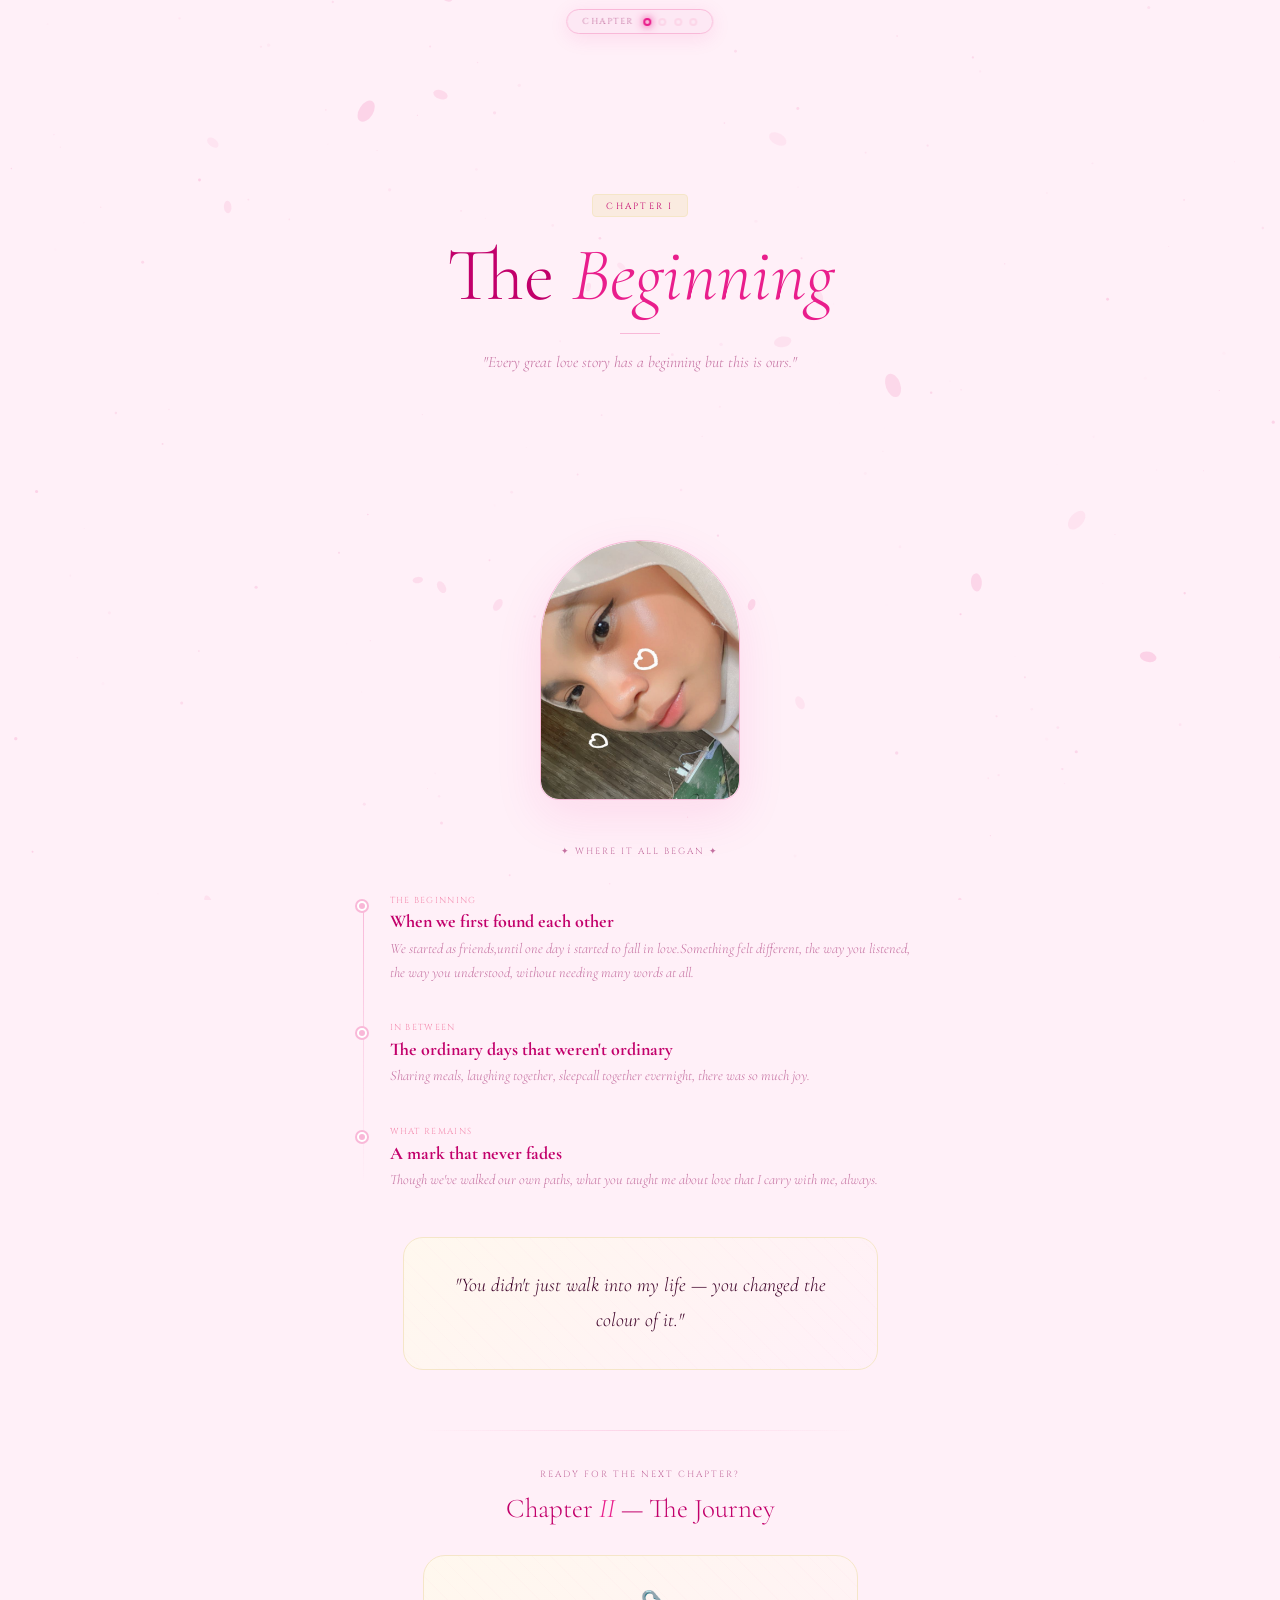
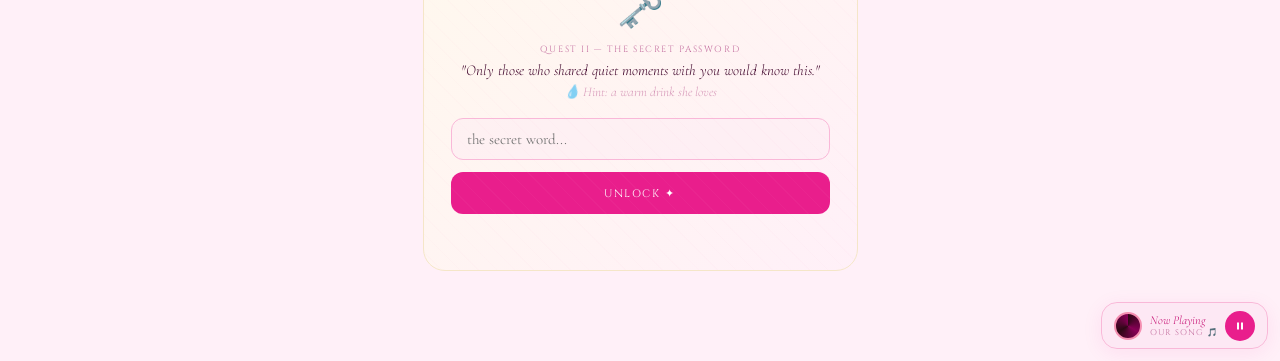
==== chapter1.html @ b3790066 "Add files via upload" ====
<!DOCTYPE html>
<html lang="en">
<head>
<meta charset="UTF-8"><meta name="viewport" content="width=device-width, initial-scale=1.0">
<title>Chapter I — The Beginning</title>
<link rel="stylesheet" href="shared.css">
<style>
body{animation:slideInRight .6s cubic-bezier(.34,1.1,.64,1) forwards;}
.photo-frame{width:200px;height:260px;border:1px solid var(--petal);border-radius:110px 110px 20px 20px;background:white;display:flex;flex-direction:column;align-items:center;justify-content:center;gap:.7rem;overflow:hidden;position:relative;box-shadow:0 16px 48px rgba(233,30,140,.1);transition:box-shadow .3s;cursor:pointer;}
.photo-frame:hover{box-shadow:0 24px 64px rgba(233,30,140,.18);}
.chapter-hero{min-height:60vh;display:flex;flex-direction:column;align-items:center;justify-content:center;text-align:center;padding:4rem 1.5rem 2rem;position:relative;}
</style>
</head>
<body>
<div id="progress-bar"></div>
<canvas id="stars"></canvas>
<canvas id="petals"></canvas>

<div id="quest-hud" style="font-family:'Cinzel',serif;font-size:.58rem;letter-spacing:.18em;color:#C470A0;">
  <span>CHAPTER</span>
  <div style="display:flex;gap:.5rem;">
    <div class="hud-dot" id="dot-0"></div><div class="hud-dot" id="dot-1"></div><div class="hud-dot" id="dot-2"></div><div class="hud-dot" id="dot-3"></div>
  </div>
</div>

<div id="music-bar">
  <div class="vinyl" id="vinyl"></div>
  <div><p style="font-family:'Cormorant Garamond',serif;font-style:italic;font-size:.8rem;color:#C2006B;">Now Playing</p><p style="font-family:'Cinzel',serif;font-size:.55rem;letter-spacing:.12em;text-transform:uppercase;color:#C470A0;">Our Song 🎵</p></div>
  <button onclick="toggleMusic()" style="width:30px;height:30px;border-radius:50%;background:#E91E8C;border:none;cursor:pointer;display:flex;align-items:center;justify-content:center;" onmouseover="this.style.background='#C2006B'" onmouseout="this.style.background='#E91E8C'"><svg id="music-icon" width="12" height="12" viewBox="0 0 24 24"><rect x="6" y="5" width="4" height="14" fill="white"/><rect x="14" y="5" width="4" height="14" fill="white"/></svg></button>
</div>
<audio id="audioEl" src="lagu.mp3" loop preload="auto"></audio>

<div style="position:relative;z-index:2;">

<!-- CHAPTER HERO -->
<div class="chapter-hero">
  <span style="font-family:'Cinzel',serif;font-size:.6rem;letter-spacing:.25em;text-transform:uppercase;color:#C2006B;background:rgba(245,230,200,.5);border:1px solid #F5E6C8;padding:.3rem .9rem;border-radius:4px;margin-bottom:1.2rem;display:inline-block;" class="reveal">Chapter I</span>
  <h1 style="font-family:'Cormorant Garamond',serif;font-size:clamp(2.5rem,8vw,5rem);font-weight:300;color:#C2006B;line-height:1.1;" class="reveal">The <em style="color:#E91E8C;">Beginning</em></h1>
  <div style="height:1px;width:40px;background:#F9B8D8;margin:1rem auto;" class="reveal"></div>
  <p style="font-family:'Cormorant Garamond',serif;font-style:italic;color:#C470A0;font-size:1.05rem;max-width:400px;line-height:1.7;text-align:center;" class="reveal">"Every great love story has a beginning but this is ours."</p>
</div>

<!-- PROFILE PHOTO -->
<div style="display:flex;justify-content:center;padding:0 1.5rem 3rem;" class="reveal-scale">
  <div class="photo-frame" id="photo-frame">
    <img src="her_photo.jpg" style="position:absolute;inset:0;width:100%;height:100%;object-fit:cover;border-radius:inherit;">
  </div>
</div>

<!-- TIMELINE -->
<div style="max-width:600px;margin:0 auto;padding:0 1.5rem 3rem;">
  <p style="font-family:'Cinzel',serif;font-size:.6rem;letter-spacing:.22em;text-transform:uppercase;color:#C470A0;text-align:center;margin-bottom:2.5rem;" class="reveal">✦ Where It All Began ✦</p>
  <div style="position:relative;padding-left:1.8rem;">
    <div style="position:absolute;left:0;top:8px;bottom:8px;width:1px;background:linear-gradient(to bottom,#F9B8D8,transparent);"></div>

    <div style="position:relative;margin-bottom:2.5rem;" class="reveal-left">
      <div style="position:absolute;left:-2.2rem;top:6px;width:10px;height:10px;border-radius:50%;background:#F9B8D8;border:2px solid white;box-shadow:0 0 0 2px #F9B8D8;"></div>
      <p style="font-family:'Cinzel',serif;font-size:.58rem;letter-spacing:.15em;text-transform:uppercase;color:#F48FB1;margin-bottom:.3rem;">The Beginning</p>
      <h3 style="font-family:'Cormorant Garamond',serif;font-size:1.2rem;color:#C2006B;margin-bottom:.3rem;">When we first found each other</h3>
      <p style="font-family:'Cormorant Garamond',serif;font-style:italic;color:#C470A0;font-size:.95rem;line-height:1.7;">We started as friends,until one day i started to fall in love.Something felt different, the way you listened, the way you understood, without needing many words at all.</p>
    </div>

    <div style="position:relative;margin-bottom:2.5rem;" class="reveal-left" style="transition-delay:.15s">
      <div style="position:absolute;left:-2.2rem;top:6px;width:10px;height:10px;border-radius:50%;background:#F9B8D8;border:2px solid white;box-shadow:0 0 0 2px #F9B8D8;"></div>
      <p style="font-family:'Cinzel',serif;font-size:.58rem;letter-spacing:.15em;text-transform:uppercase;color:#F48FB1;margin-bottom:.3rem;">In Between</p>
      <h3 style="font-family:'Cormorant Garamond',serif;font-size:1.2rem;color:#C2006B;margin-bottom:.3rem;">The ordinary days that weren't ordinary</h3>
      <p style="font-family:'Cormorant Garamond',serif;font-style:italic;color:#C470A0;font-size:.95rem;line-height:1.7;">Sharing meals, laughing together, sleepcall together evernight, there was so much joy.</p>
    </div>

    <div style="position:relative;" class="reveal-left" style="transition-delay:.3s">
      <div style="position:absolute;left:-2.2rem;top:6px;width:10px;height:10px;border-radius:50%;background:#F9B8D8;border:2px solid white;box-shadow:0 0 0 2px #F9B8D8;"></div>
      <p style="font-family:'Cinzel',serif;font-size:.58rem;letter-spacing:.15em;text-transform:uppercase;color:#F48FB1;margin-bottom:.3rem;">What Remains</p>
      <h3 style="font-family:'Cormorant Garamond',serif;font-size:1.2rem;color:#C2006B;margin-bottom:.3rem;">A mark that never fades</h3>
      <p style="font-family:'Cormorant Garamond',serif;font-style:italic;color:#C470A0;font-size:.95rem;line-height:1.7;">Though we've walked our own paths, what you taught me about love that I carry with me, always.</p>
    </div>
  </div>
</div>

<!-- QUOTE BLOCK -->
<div style="max-width:520px;margin:0 auto 4rem;padding:0 1.5rem;" class="reveal-scale">
  <div class="parchment" style="border-radius:20px;padding:2rem 1.8rem;text-align:center;">
    <p style="font-family:'Cormorant Garamond',serif;font-size:1.3rem;line-height:1.8;color:#3D0028;font-style:italic;">"You didn't just walk into my life — you changed the colour of it."</p>
  </div>
</div>

<!-- QUEST 2 -->
<div style="max-width:480px;margin:0 auto;padding:0 1.5rem 6rem;text-align:center;">
  <div style="height:1px;background:linear-gradient(to right,transparent,rgba(249,184,216,.5),transparent);margin-bottom:2.5rem;" class="reveal"></div>
  <p style="font-family:'Cinzel',serif;font-size:.6rem;letter-spacing:.22em;text-transform:uppercase;color:#C470A0;margin-bottom:.8rem;" class="reveal">Ready for the next chapter?</p>
  <h3 style="font-family:'Cormorant Garamond',serif;font-size:1.8rem;color:#C2006B;font-weight:300;margin-bottom:2rem;" class="reveal">Chapter <em style="color:#E91E8C;">II</em> — The Journey</h3>

  <div class="parchment" style="border-radius:22px;padding:2rem 1.8rem;" class="reveal">
    <div style="font-size:2.5rem;margin-bottom:.8rem;animation:lockBob .8s ease-in-out infinite alternate;">🗝️</div>
    <p style="font-family:'Cinzel',serif;font-size:.6rem;letter-spacing:.18em;text-transform:uppercase;color:#C470A0;margin-bottom:.4rem;">Quest II — The Secret Password</p>
    <p style="font-family:'Cormorant Garamond',serif;font-style:italic;color:#3D0028;font-size:1rem;margin-bottom:.3rem;">"Only those who shared quiet moments with you would know this."</p>
    <p style="font-family:'Cormorant Garamond',serif;font-style:italic;color:rgba(196,112,160,.7);font-size:.88rem;margin-bottom:1.2rem;">💧 Hint: a warm drink she loves</p>
    <input type="text" id="q2" placeholder="the secret word..." class="quest-input" autocomplete="off">
    <button class="quest-btn" style="margin-top:.8rem;" onclick="checkQ2()">Unlock ✦</button>
    <p id="q2-msg" style="font-family:'Cormorant Garamond',serif;font-style:italic;font-size:.88rem;text-align:center;margin-top:.7rem;min-height:1.2em;color:#ef4444;"></p>
  </div>
</div>

</div><!-- /z-index wrapper -->
<script src="shared.js"></script>
<script>
initStars();initPetals();initCursor();initProgress();initHUD(0);initMusic(true);
setTimeout(initReveal,200);

function checkQ2(){
  const val=document.getElementById('q2').value.trim().toLowerCase();
  const msg=document.getElementById('q2-msg');
  if(val==='milo'){
    msg.style.color='#27ae60';msg.textContent='✨ Yes! Opening Chapter II...';
    spawnParticles('💫',35);setTimeout(()=>navigateTo('chapter2.html'),900);
  } else {
    document.getElementById('q2').classList.add('wrong');document.getElementById('q2').value='';
    msg.textContent='💔 Not quite... try again';spawnParticles('💔',5);
    setTimeout(()=>document.getElementById('q2').classList.remove('wrong'),500);
  }
}
document.getElementById('q2').addEventListener('keydown',e=>{if(e.key==='Enter')checkQ2();});
</script>
</body>
</html>
---- shared.css ----
@import url('https://fonts.googleapis.com/css2?family=Cormorant+Garamond:ital,wght@0,300;0,400;0,600;1,300;1,400;1,600&family=Cinzel:wght@400;600;700&family=Inter:wght@300;400&display=swap');

*,*::before,*::after{margin:0;padding:0;box-sizing:border-box}
html{scroll-behavior:smooth}
body{background:#FFF0F8;color:#3D0028;font-family:'Inter',sans-serif;font-weight:300;overflow-x:hidden;min-height:100vh;}

:root{
  --rose:#E91E8C;--petal:#F9B8D8;--blush:#FDE8F3;
  --wine:#C2006B;--cream:#FFF0F8;--ink:#3D0028;
  --muted:#C470A0;--parch:#FFF8EE;--parchd:#F5E6C8;--gold:#F48FB1;
}

/* Canvases */
#stars,#petals{position:fixed;inset:0;pointer-events:none;z-index:0;}
#petals{z-index:1;}

/* Progress */
#progress-bar{position:fixed;top:0;left:0;height:3px;background:linear-gradient(90deg,#E91E8C,#f9b8d8,#C2006B);z-index:9999;transition:width .4s ease;width:0%;}

/* HUD */
#quest-hud{position:fixed;top:1rem;left:50%;transform:translateX(-50%);z-index:200;display:none;background:rgba(253,232,243,.92);border:1px solid var(--petal);border-radius:999px;padding:.5rem 1.4rem;gap:1rem;align-items:center;backdrop-filter:blur(12px);box-shadow:0 4px 20px rgba(233,30,140,.1);}
#quest-hud.show{display:flex;}
.hud-dot{width:10px;height:10px;border-radius:50%;border:2px solid rgba(249,184,216,.4);transition:all .5s;}
.hud-dot.done{background:#E91E8C;border-color:#E91E8C;}
.hud-dot.active{background:#F9B8D8;border-color:#E91E8C;box-shadow:0 0 8px #E91E8C;}

/* Music bar */
#music-bar{position:fixed;bottom:1.2rem;right:1.2rem;z-index:200;display:none;background:rgba(253,232,243,.92);border:1px solid var(--petal);border-radius:16px;padding:.6rem 1rem;align-items:center;gap:.7rem;backdrop-filter:blur(12px);box-shadow:0 4px 20px rgba(233,30,140,.08);}
#music-bar.show{display:flex;}
.vinyl{width:28px;height:28px;border-radius:50%;border:2px solid var(--gold);background:conic-gradient(#2c0814 0deg,#880057 120deg,#2c0814 240deg,#880057 360deg);}
.vinyl.spin{animation:vinylSpin 3s linear infinite;}

/* Cursor trail */
.cursor-heart{position:fixed;pointer-events:none;z-index:9999;font-size:15px;animation:floatUp .85s ease-out forwards;}

/* Parchment */
.parchment{background:linear-gradient(135deg,#FFF8EE,#FFF0F8);border:1px solid #F5E6C8;position:relative;overflow:hidden;}
.parchment::before{content:'';position:absolute;inset:0;background:repeating-linear-gradient(45deg,transparent,transparent 12px,rgba(249,184,216,.04) 12px,rgba(249,184,216,.04) 13px);border-radius:inherit;pointer-events:none;}

/* Reveals */
.reveal{opacity:0;transform:translateY(28px);transition:opacity .7s ease,transform .7s ease;}
.reveal.visible{opacity:1;transform:translateY(0);}
.reveal-left{opacity:0;transform:translateX(-28px);transition:opacity .7s ease,transform .7s ease;}
.reveal-left.visible{opacity:1;transform:translateX(0);}
.reveal-scale{opacity:0;transform:scale(.94);transition:opacity .7s ease,transform .7s ease;}
.reveal-scale.visible{opacity:1;transform:scale(1);}

/* Quest box */
.quest-input{width:100%;border:1.5px solid var(--petal);border-radius:12px;padding:.7rem 1rem;font-family:'Cormorant Garamond',serif;font-size:1rem;color:var(--ink);background:rgba(253,232,243,.4);outline:none;transition:border-color .3s,box-shadow .3s;}
.quest-input:focus{border-color:var(--rose);box-shadow:0 0 0 3px rgba(233,30,140,.1);}
.quest-input.wrong{border-color:#ef4444;animation:shake .4s ease;}
.quest-btn{width:100%;background:var(--rose);border:none;border-radius:12px;padding:.85rem;font-family:'Cinzel',serif;font-size:.72rem;letter-spacing:.15em;text-transform:uppercase;color:white;cursor:pointer;transition:background .2s,transform .15s,box-shadow .2s;}
.quest-btn:hover{background:var(--wine);transform:translateY(-2px);box-shadow:0 8px 20px rgba(233,30,140,.25);}

/* Polaroid */
.polaroid-wrap{transform:rotate(var(--tilt));transition:transform .3s ease,box-shadow .3s ease;display:inline-block;width:100%;}
.polaroid-wrap:hover{transform:rotate(calc(var(--tilt)*.3)) translateY(-6px) scale(1.04);box-shadow:0 20px 50px rgba(233,30,140,.18);}
.flip-card{perspective:1000px;cursor:pointer;}
.flip-inner{transition:transform .7s cubic-bezier(.4,0,.2,1);transform-style:preserve-3d;}
.flip-card.flipped .flip-inner{transform:rotateY(180deg);}
.flip-face{backface-visibility:hidden;-webkit-backface-visibility:hidden;}
.flip-back{transform:rotateY(180deg);}

/* Particle */
.particle{position:fixed;pointer-events:none;z-index:9000;}

/* Scrollbar */
::-webkit-scrollbar{width:4px;}
::-webkit-scrollbar-track{background:#FFF0F8;}
::-webkit-scrollbar-thumb{background:#F9B8D8;border-radius:99px;}
::-webkit-scrollbar-thumb:hover{background:#E91E8C;}

/* Page transition overlay */
#page-transition{position:fixed;inset:0;z-index:9998;pointer-events:none;display:flex;align-items:center;justify-content:center;}
.pt-layer{position:absolute;inset:0;background:var(--rose);transform:scaleY(0);transform-origin:bottom;}

/* Countdown */
.cd-unit{background:linear-gradient(135deg,#FFF8EE,white);border:1px solid #F5E6C8;border-radius:12px;padding:.7rem 1rem;min-width:54px;text-align:center;}
.cd-num{font-family:'Cinzel',serif;font-size:1.4rem;color:var(--wine);display:block;line-height:1;}
.cd-lbl{font-size:.55rem;letter-spacing:.14em;text-transform:uppercase;color:var(--muted);margin-top:.25rem;display:block;font-family:'Inter',sans-serif;}

/* Candle */
.flame{width:12px;height:20px;background:radial-gradient(ellipse at 50% 80%,#FFF176,#FFCA28 40%,#FF8F00 80%,transparent 100%);border-radius:50% 50% 30% 30%;filter:blur(.5px);}

/* Keyframes */
@keyframes floatUp{0%{opacity:1;transform:translateY(0) scale(1)}100%{opacity:0;transform:translateY(-65px) scale(.2)}}
@keyframes shake{0%,100%{transform:translateX(0)}25%{transform:translateX(-8px)}75%{transform:translateX(8px)}}
@keyframes heartbeat{0%,100%{transform:scale(1)}50%{transform:scale(1.3)}}
@keyframes twinkle{0%,100%{opacity:.3;transform:scale(.8)}50%{opacity:1;transform:scale(1.1)}}
@keyframes flicker{0%{transform:scaleX(1) scaleY(1) rotate(-1deg);opacity:.9}50%{transform:scaleX(.9) scaleY(1.1) rotate(1deg);opacity:1}100%{transform:scaleX(1.05) scaleY(.95) rotate(-1deg);opacity:.85}}
@keyframes vinylSpin{to{transform:rotate(360deg)}}
@keyframes lockBob{from{transform:translateY(0)}to{transform:translateY(-8px)}}
@keyframes fadeUp{from{opacity:0;transform:translateY(20px)}to{opacity:1;transform:translateY(0)}}
@keyframes shimmer{0%{background-position:200% center}100%{background-position:-200% center}}
@keyframes spinSlow{to{transform:rotate(360deg)}}
@keyframes ptIn{0%{transform:scaleY(0);transform-origin:bottom}50%{transform:scaleY(1);transform-origin:bottom}51%{transform:scaleY(1);transform-origin:top}100%{transform:scaleY(0);transform-origin:top}}
@keyframes slideInRight{from{opacity:0;transform:translateX(60px)}to{opacity:1;transform:translateX(0)}}
@keyframes zoomIn{from{opacity:0;transform:scale(.9)}to{opacity:1;transform:scale(1)}}
@keyframes flipIn{from{opacity:0;transform:perspective(800px) rotateY(-20deg)}to{opacity:1;transform:perspective(800px) rotateY(0)}}
@keyframes popIn{0%{opacity:0;transform:scale(.7)}70%{transform:scale(1.05)}100%{opacity:1;transform:scale(1)}}

@media(prefers-reduced-motion:reduce){*,*::before,*::after{animation:none!important;transition:none!important}.reveal,.reveal-left,.reveal-scale{opacity:1;transform:none}}

/* ══════════════════════════════════
   MOBILE RESPONSIVE FIXES
══════════════════════════════════ */

/* Base font size for mobile */
html { font-size: 15px; }

/* HUD - smaller on mobile */
#quest-hud {
  top: .6rem;
  padding: .4rem 1rem;
  gap: .6rem;
  max-width: calc(100vw - 2rem);
}
.hud-dot { width: 8px; height: 8px; }

/* Music bar - tighter on mobile */
#music-bar {
  bottom: .8rem;
  right: .8rem;
  padding: .5rem .8rem;
  gap: .5rem;
}

/* Progress bar */
#progress-bar { height: 2px; }

/* Curtain center text - mobile */
@media (max-width: 480px) {
  .curtain-center h1 { font-size: 2.4rem !important; }
  .curtain-center p  { font-size: .8rem !important; }
  .curtain-center button { font-size: .95rem !important; padding: .8rem 1.6rem !important; }
}

/* Intro popup - full width on mobile */
.intro-card {
  padding: 1.8rem 1.4rem !important;
  margin: 0 .5rem;
  border-radius: 20px !important;
}

/* Hero section */
@media (max-width: 600px) {
  section, div[style*="min-height:55vh"], div[style*="min-height:60vh"], .chapter-hero {
    padding-left: 1.2rem !important;
    padding-right: 1.2rem !important;
  }
}

/* Parchment cards on mobile */
@media (max-width: 480px) {
  .parchment { padding: 1.2rem !important; border-radius: 16px !important; }
  .quest-card, [class*="quest-card"] { padding: 1.4rem 1.2rem !important; border-radius: 16px !important; }
}

/* Quest input & button - full touch-friendly */
.quest-input {
  font-size: 1rem !important;
  padding: .75rem 1rem !important;
  -webkit-appearance: none;
  border-radius: 12px !important;
}
.quest-btn {
  padding: .9rem !important;
  font-size: .72rem !important;
  touch-action: manipulation;
}

/* Countdown - wrap nicely */
#countdown, [id="countdown"] {
  gap: .4rem !important;
  justify-content: center;
}
.cd-unit {
  min-width: 46px !important;
  padding: .5rem .6rem !important;
}
.cd-num { font-size: 1.2rem !important; }
.cd-lbl { font-size: .5rem !important; }

/* Gallery grid - 2 columns on mobile */
.gallery-grid { columns: 2 !important; column-gap: .6rem !important; }
@media (min-width: 480px) { .gallery-grid { columns: 3 !important; } }

/* Polaroid - tighter padding */
@media (max-width: 480px) {
  .polaroid-outer { margin-bottom: .6rem !important; }
}

/* Symbol buttons - bigger touch target */
@media (max-width: 480px) {
  .sym-btn, button[onclick*="tapSym"] {
    width: 56px !important; height: 56px !important; font-size: 1.5rem !important;
  }
}

/* Letter body - readable on mobile */
.letter-body { font-size: 1rem !important; line-height: 1.85 !important; }

/* Footer name */
#footer-name { font-size: .6rem !important; letter-spacing: .16em !important; }

/* Candle - center properly */
footer > div:first-child { margin: 0 auto 1.5rem !important; }

/* Timeline padding on mobile */
@media (max-width: 480px) {
  div[style*="padding-left:1.8rem"] { padding-left: 1.4rem !important; }
  div[style*="left:-2.2rem"] { left: -1.7rem !important; }
}

/* Photo frame - smaller on mobile */
@media (max-width: 380px) {
  .photo-frame, #photo-frame {
    width: 160px !important; height: 210px !important;
  }
}

/* Chapter hero h1 */
@media (max-width: 480px) {
  h1 { font-size: 2.8rem !important; }
}

/* Overflow safety */
* { max-width: 100%; }
img { max-width: 100%; height: auto; }

/* Touch scroll smooth */
body { -webkit-overflow-scrolling: touch; }

/* Prevent zoom on input tap */
input, button, select, textarea {
  font-size: max(16px, 1em);
  touch-action: manipulation;
}
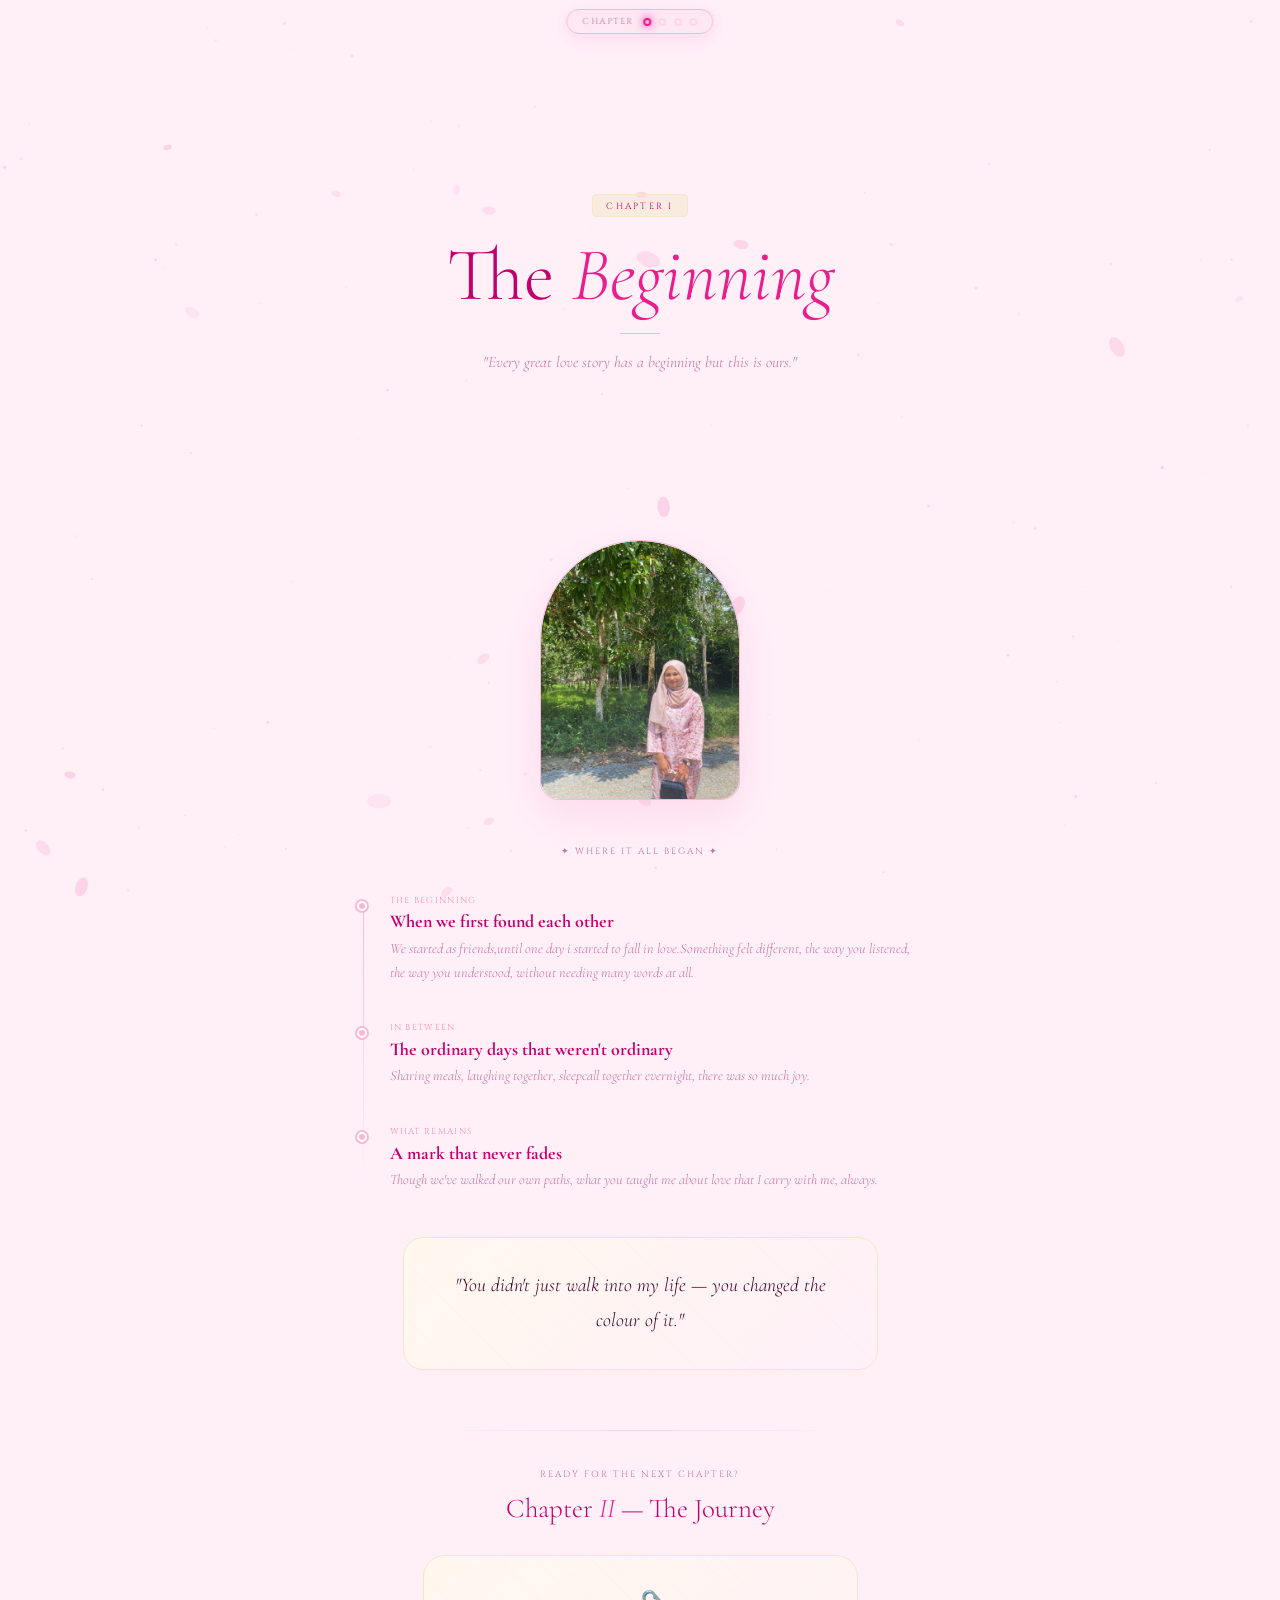
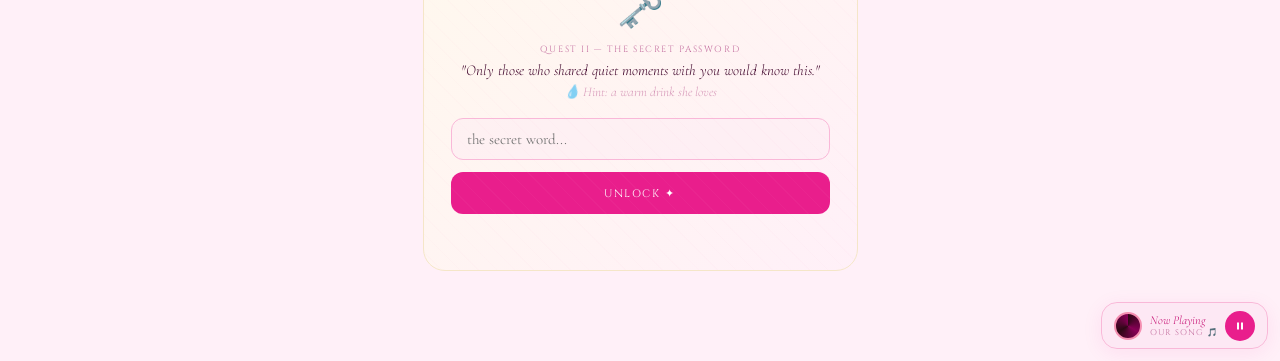
==== commit 1ba51618: "Add files via upload" ====
--- a/chapter1.html
+++ b/chapter1.html
@@ -28,7 +28,7 @@
   <div><p style="font-family:'Cormorant Garamond',serif;font-style:italic;font-size:.8rem;color:#C2006B;">Now Playing</p><p style="font-family:'Cinzel',serif;font-size:.55rem;letter-spacing:.12em;text-transform:uppercase;color:#C470A0;">Our Song 🎵</p></div>
   <button onclick="toggleMusic()" style="width:30px;height:30px;border-radius:50%;background:#E91E8C;border:none;cursor:pointer;display:flex;align-items:center;justify-content:center;" onmouseover="this.style.background='#C2006B'" onmouseout="this.style.background='#E91E8C'"><svg id="music-icon" width="12" height="12" viewBox="0 0 24 24"><rect x="6" y="5" width="4" height="14" fill="white"/><rect x="14" y="5" width="4" height="14" fill="white"/></svg></button>
 </div>
-<audio id="audioEl" src="lagu.mp3" loop preload="auto"></audio>
+<audio id="audioEl" src="lagu_update.mp3" loop preload="auto"></audio>
 
 <div style="position:relative;z-index:2;">
 
@@ -43,7 +43,7 @@
 <!-- PROFILE PHOTO -->
 <div style="display:flex;justify-content:center;padding:0 1.5rem 3rem;" class="reveal-scale">
   <div class="photo-frame" id="photo-frame">
-    <img src="her_photo.jpg" style="position:absolute;inset:0;width:100%;height:100%;object-fit:cover;border-radius:inherit;">
+    <img src="photo9.jpg" style="position:absolute;inset:0;width:100%;height:100%;object-fit:cover;border-radius:inherit;">
   </div>
 </div>
 
